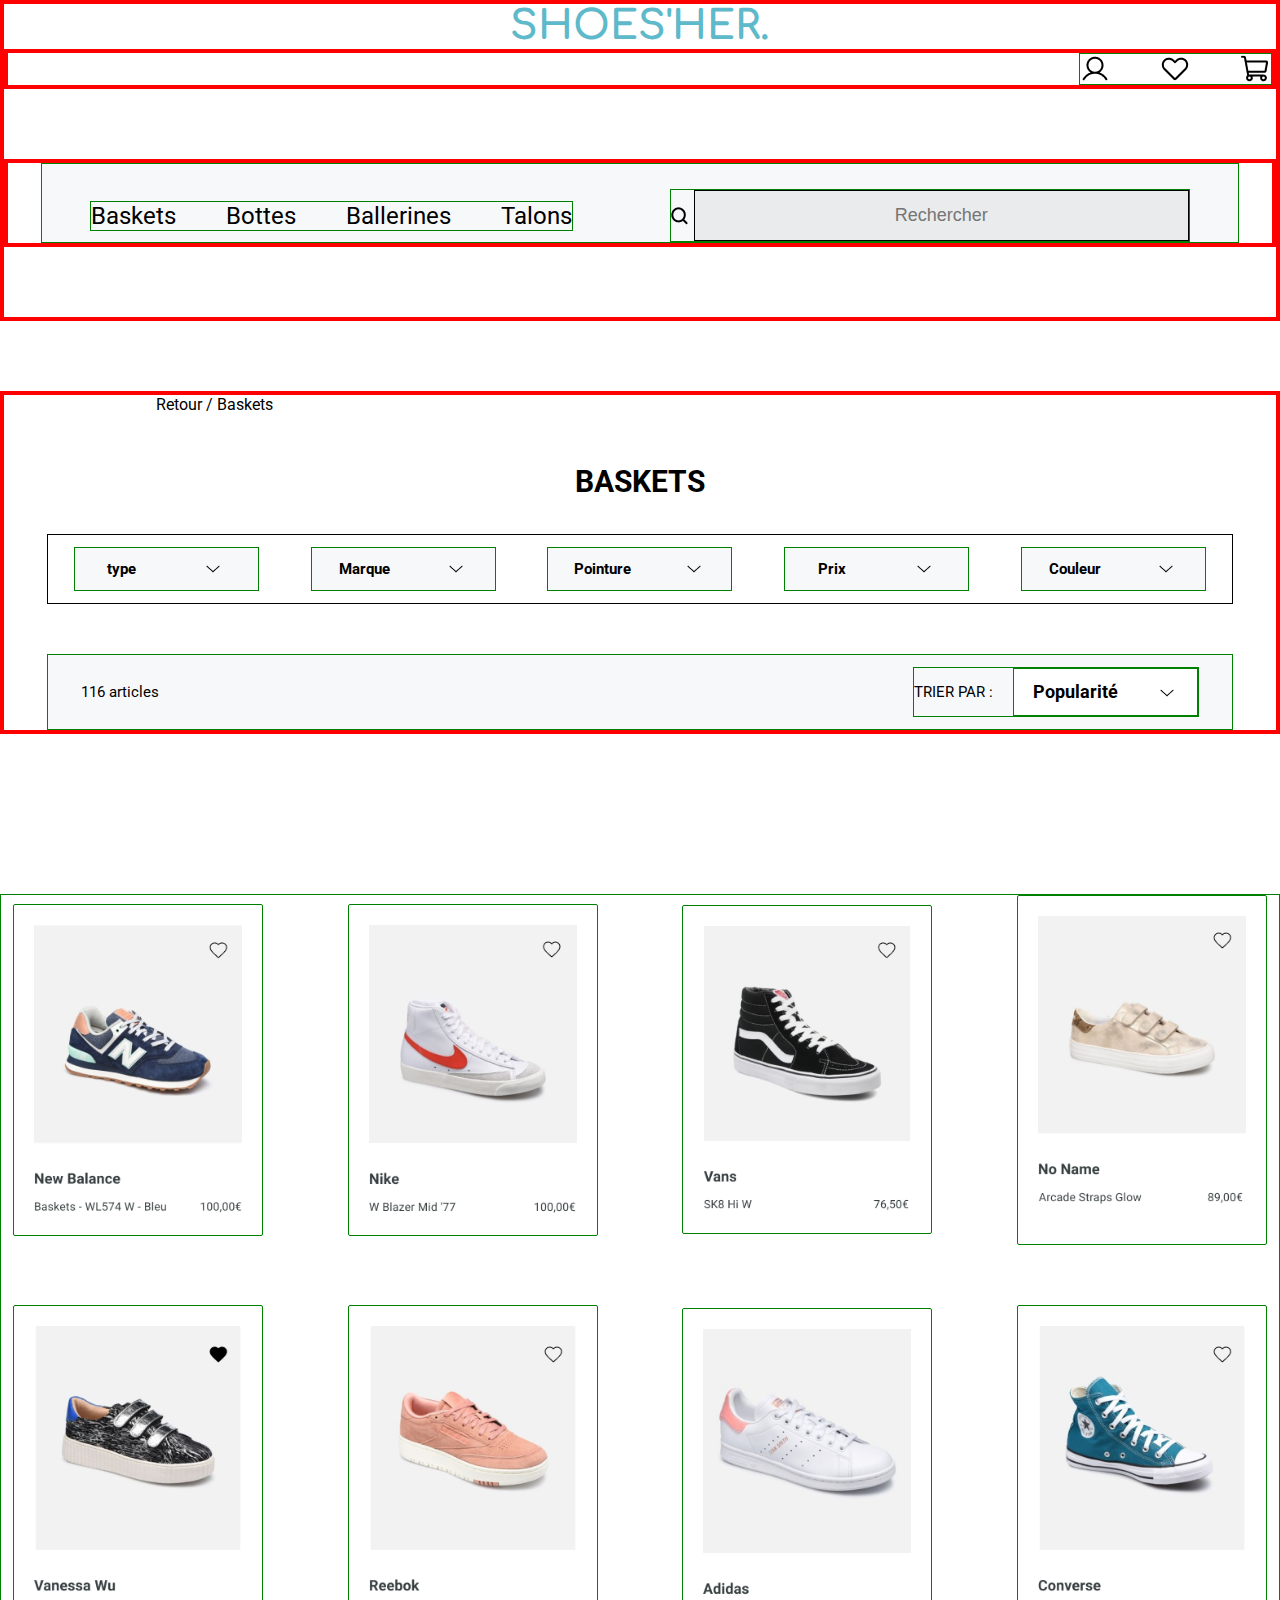
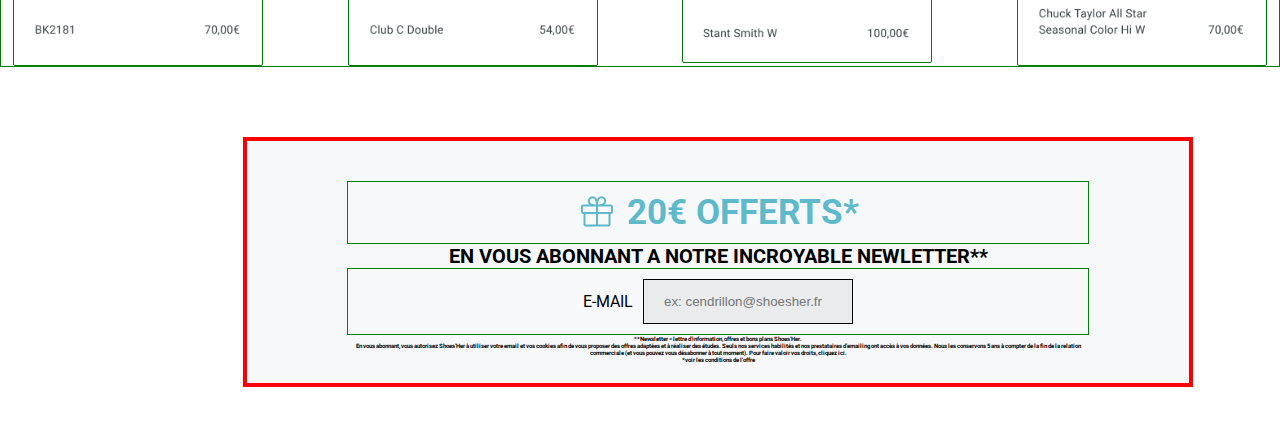
==== choix.html @ 3e48cfe0 "derniereversionhtml" ====
<!DOCTYPE html>
<html lang="fr">
<head>
    <meta charset="UTF-8">
    <meta http-equiv="X-UA-Compatible" content="IE=edge">
    <meta name="viewport" content="width=device-width, initial-scale=1.0">
    <link rel="stylesheet" href="style2.css">
    <link rel="preconnect" href="https://fonts.gstatic.com">
    <link href="https://fonts.googleapis.com/css2?family=Roboto:wght@100;300;400;500;700;900&display=swap"
        rel="stylesheet">
    <link rel="preconnect" href="https://fonts.gstatic.com"><link
        href="https://fonts.googleapis.com/css2?family=Comfortaa:wght@300;400;500;600;700&family=Roboto:wght@100;300;400;500;700;900&display=swap"
        rel="stylesheet">
    <title>SHOES'HER</title>

</head>
<body>
    
 <!-- MENU -->

 <section class="back">
</div>
<h1 class="titre">SHOES'HER.</h1>
<section class="compte flex">
    <nav class="flex">
        <a href="#Compte"><img src="User.png" alt="icon-compte" class="flex"></a>
        <a href="#favoris"> <img src="Coeur.png" alt="icon-favoris" class="flex"></a>
        <a href="#Panier"> <img src="ShoppingCart.png" alt="icon-panier" class="flex"></a>
    </nav>
</section>

<section class="menusecondaire">
    <header class=" recherche2 flex">
        <nav class="flex deuxiemenav">
            <a href="choix.html">Baskets</a>
            <a href="#Bottes">Bottes</a>
            <a href="#Ballerines">Ballerines</a>
            <a href="#talons">Talons</a>
        </nav>
        <form id="none" class="compte flex">
            <img src="MagnifyingGlass.png" alt="loupe">
            <label for="recherche"></label>
            <input type="text" id="recherche" placeholder="Rechercher">
        </form>

        <div class="burger">
            <span></span>
            <span></span>
            <span></span>
        </div>
    </header>
</section>
</section>


 <section class="selection">
    <p class="Retour">Retour / Baskets</p>
    <h2>BASKETS</h2>




    <div class="filtres flex">
        <div class="choixFiltre flex">
            <h3>type</h3>
            <img src="chevron-down.png" alt="chevron">
        </div>
        <div class="choixFiltre flex">
            <h3>Marque</h3>
            <img src="chevron-down.png" alt="chevron">
        </div>
        <div class="choixFiltre flex">
            <h3>Pointure</h3>
            <img src="chevron-down.png" alt="chevron">
        </div>
        <div class="choixFiltre flex">
            <h3>Prix</h3>
            <img src="chevron-down.png" alt="chevron">
        </div>
        <div class="choixFiltre flex">
            <h3>Couleur</h3>
            <img src="chevron-down.png" alt="chevron">
        </div>
</div>

<div class="articles flex">
    <p>116 articles</p>

<div class="tri flex ">
    <p>TRIER PAR :</p>
    <div class="choixTri flex">
        <h3>Popularité</h3>
        <img src="chevron-down.png" alt="chevron">
    </div>
</div>
</section>
    
</div>

<!-- sectio BASKETS -->

<div class="lesBaskets flex">
    <div class="box a">
        <img src="baskets/basket1.png" alt="newbalance">
    </div>
    <div class="box b">
        <img src="baskets/basket2.png" alt="nike">
    </div>
    <div class="box c">
        <img src="baskets/basket3.png" alt="Vans">
    </div>
    <div class="box d">
        <img src="baskets/basket4.png" alt="NoName">
    </div>
    <div class="box e">
        <a href="file:///Users/anne-laureferrari/Desktop/Projet-3/index.html" title="lien vers la page basket VanessaWu">
        <img src="baskets/basket5.png" alt="VanessaWu"></a>        
    </div>
    <div class="box f">
        <img src="baskets/basket6.png" alt="Reebok">
    </div>
    <div class="box g">
        <img src="baskets/basket7.png" alt="Adidas">
    </div>
    <div class="box h">
        <img src="baskets/basket8.png" alt="Converse">
    </div>
  </div>

<!-- Section Newsletter -->

  <section class="Newsletter">
      <div class="offre flex">
          <img src="Gift.png" alt="icôneCadeau">
          <h3>20€ OFFERTS*</h3>
      </div>
      <h4>EN VOUS ABONNANT A NOTRE INCROYABLE NEWLETTER**</h4>
      <div class="email flex">
        <label for="email">E-MAIL</label>
        <input type="email" name="email" id="email" placeholder="ex: cendrillon@shoesher.fr">
      </div>
    
          <p>**Newsletter = lettre d’information, offres et bons plans Shoes’Her. <br>
            En vous abonnant, vous autorisez Shoes’Her à utiliser votre email et vos cookies afin de vous proposer des offres adaptées et à réaliser des études. Seuls nos services habilités et nos prestataires d’emailing ont accès à vos données. Nous les conservons 5 ans à compter de la fin de la relation commerciale (et vous pouvez vous désabonner à tout moment). Pour faire valoir vos droits, cliquez ici. <br>
            *voir les conditions de l'offre</p>
  </section>



<script src="app.js"></script>
</body>
</html>
---- style2.css ----
* {
    margin: 0;
    padding: 0;
    box-sizing: border-box;
}

body {
    scroll-behavior: smooth;
    font-family: 'Roboto', sans-serif;

}

h1 {
    font-family: 'Comfortaa', cursive;
    text-align: center;
    color: #5EB9CA;
    font-size: 40px;
    font-style: normal;
    font-weight: 700;
    line-height: 45px;
    letter-spacing: 0px;

}
section, footer {
    border: 4px solid red;
}

div, nav, header, article, form {
    border : 1px solid green;
}

.flex {
    display: flex;
    justify-content: space-around;
    align-items: center;
}
.column {
    flex-direction: column;
}

.compte{
    display: flex;
    justify-content: flex-end;
  
}

img {
    display: block;
    max-width: 100%;
}
section {
    margin-bottom: 70px;
}

/* header */
header {
    width: min(1198px, 95%);
    margin: auto;
    padding-top: 25px;
    background: #F7F8FA;
}
nav {
    gap: 50px;
}
nav a{
    text-decoration: none;
    color:black;
    font-size: 24px;
}
.burger {
    display: none;
   
}

/* Barre recherche */

#recherche {
    width: 495px;
    height: 51px;
    font-style: normal;
    font-weight: normal;
    font-size: 18px;
    text-align: center;
}

.recherche{

    justify-content: flex-end;
}


input{
    background:rgba(128, 128, 128, 0.1);
    
}



/* sectio SELECTION */

.selection {
    margin: 50px 0px 160px;
    flex-wrap:wrap;

}

.Retour {
    margin-left: 152px;
}

h2 {
    text-align: center;
    font-size: 30px;
    margin-top: 50px;
    
}

.filtres {
    border: 0.5px black solid;
    width: 1186px;
    height: 70px;
    margin: auto;
    margin-top: 35px;
}

.choixFiltre {
    width: 185px;
    height: 44.21px;
    background: #F7F8FA;
    
}

.choixFiltre h3 {
    font-size: 15px;
}

.articles {
    width: 1186px;
    height: 76px;
    margin: auto;
    margin-top: 50px;
    padding: 10px 33px;
    width: 1186px;
    background: #F7F8FA;
    justify-content: space-between;
    font-size: 15px;
 
   
}
.tri {
    gap: 20px;
}

.choixTri {
    background: white;
    width: 185px;
    height: 48px;
}


/* Section BASKETS */

.lesBaskets {
    display: grid;
    grid-template-columns: 250px 250px 250px 250px;
    grid-gap: 60px;
    flex-wrap:wrap;
  }
  
  .box {

    border-radius: 2px;
    padding: 20px;
    
  }

  /* section Newsletter */

  .Newsletter {
      background: #F7F8FA;
      width: 950px;
      margin: 70px 243px 60px;
      padding: 40px 100px 20px;
  }

  .offre {
      justify-content: center;
      gap: 10px;
      padding: 10px 10px;
  }

  .offre img {
      max-width: 100%;
  }

  .offre h3 {
    font-size:35px;
    color: #5EB9CA;

  }

 h4 {
    text-align: center;
    font-size: 20px;
  }

.Newsletter p {
      text-align: center;
      font-size: 6px;
      font-weight: bold;
  }

  input {
    width: 210px;
    height: 45px;
    border: solid 0.5px black;
    padding:  20px;
  }

.email{
    justify-content: center;
    gap : 10px;
    padding: 10px 10px;
  }

  
.letter{
    float:left;
    overflow:hidden;
    visibility:hidden;
  }
  .letter h1{
    font-size:20vw;
    font-family:sans-serif;
    color:#5EB9CA;
    margin:0;
  }



/* media queries */

@media (max-width:700px) {
    #none {
        background: none;
    }
    .chaussure {
        width: min(1198px, 100%);
        margin: 0 auto 25px;
        height: auto;
        flex-direction: column;
        /* margin-top: 25px; */
       
    }
    .chaussure div {
        width: 100%;
        height: 236.15px;
        border: none;
        box-shadow: none;
        padding-top: 10px;
       
    }

}

@media (max-width:670px) {
    .burger {
        display: block;
        cursor: pointer;
    }
    header {
        position: fixed;
        top: 0;
        left: 0;
        right: 0;
        margin-left: 0px;
        padding-left: 25px;
        padding-bottom: 25px;
        padding-right: 25px;
        width: min(1198px, 100%);
        background-color: transparent;
    }
    .burger{
        background: #5EB9CA;
        padding: 10px;
        z-index: 1;
    }
    nav {
        position: fixed;
        top: 0;
        left: 0;
        height: 100%;
        width: 100%;
        background: #5EB9CA;
        display: flex;
        flex-direction: column;
        justify-content: center !important;
        transform: translateX(100%);
        transition: .5s;
        gap: 70px;
    }
    .menu-open {
        transform: translateX(0);
    }
    .burger span {
        height: 5px;
        width: 40px;
        background: white;
        border-radius: 54px;
        margin: 6px 0;
        display: block;
    }

    #none {
        display: none;
    }
    .Newsletter {
        width: 100%;
        margin:0px;
        padding:0px;
    }
    .recherche2 {
        justify-content: flex-end;
    }
    .menusecondaire {
        padding: 0px;
    }
    section.compte {
        display: none;
    }
    nav a {
        color: white;
    }

    .selection {
       
        display: none;
    
    }

    .lesBaskets {
        display: grid;
        grid-template-columns: 250px;
        grid-gap: 60px;
        flex-wrap: wrap;
    }

}
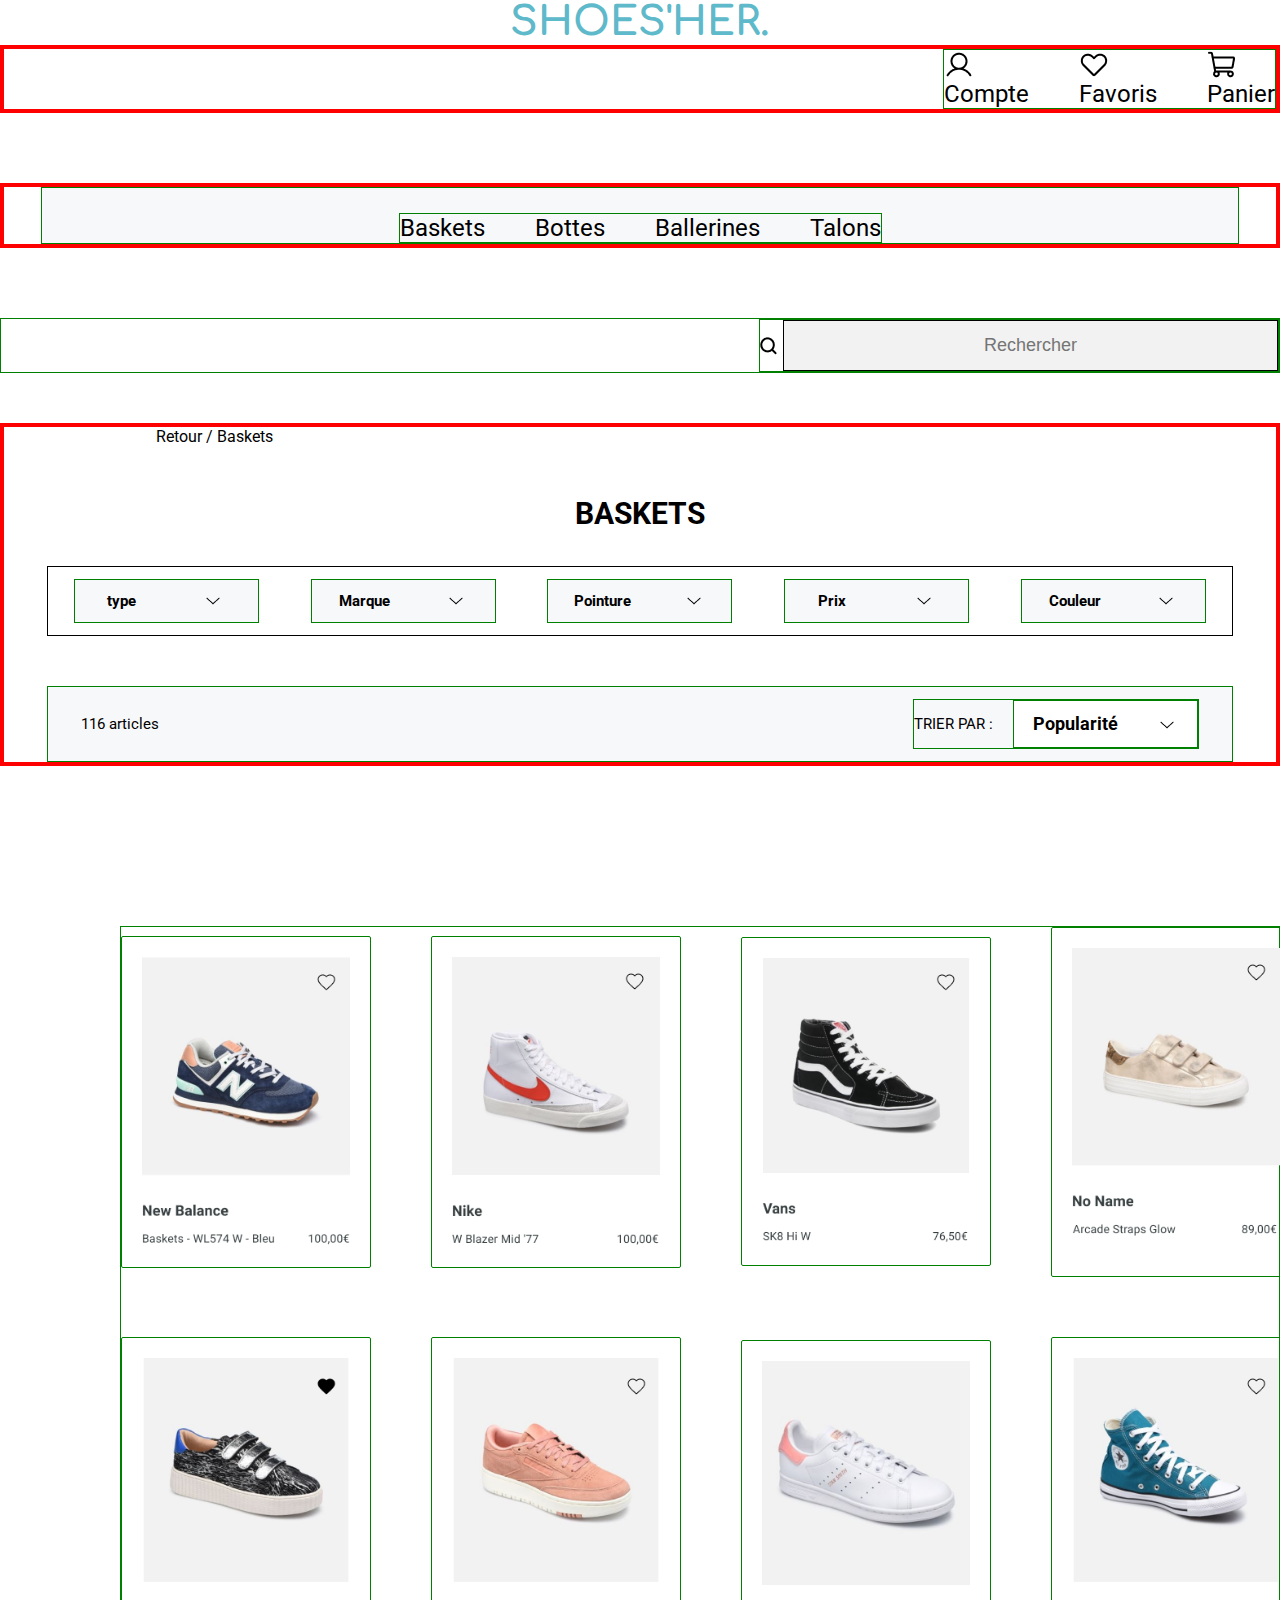
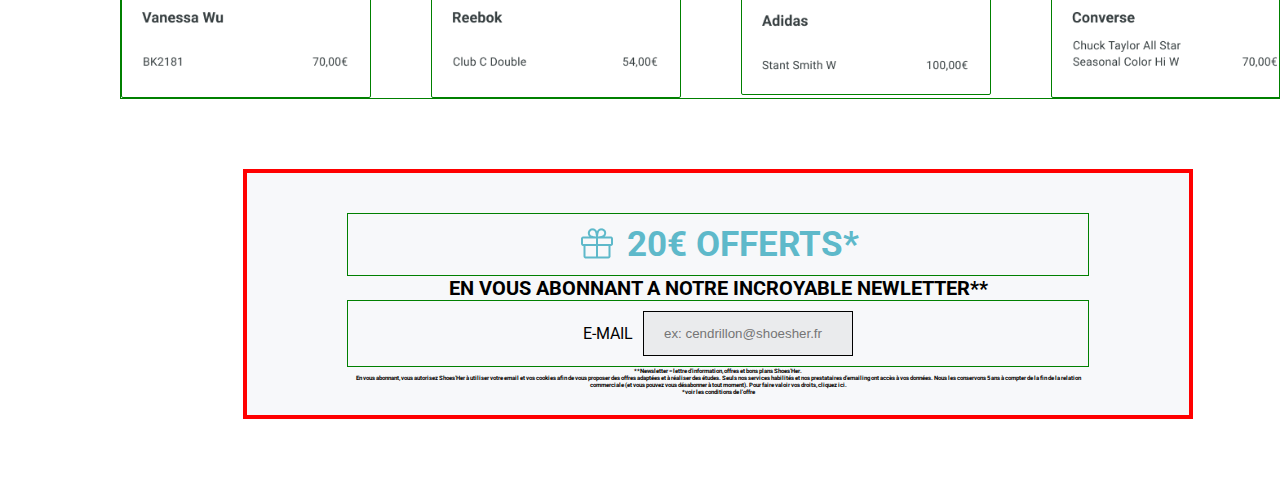
==== commit dde1ca77: "derniereversion" ====
--- a/choix.html
+++ b/choix.html
@@ -18,47 +18,45 @@
     
  <!-- MENU -->
 
- <section class="back">
-</div>
-<h1 class="titre">SHOES'HER.</h1>
-<section class="compte flex">
-    <nav class="flex">
-        <a href="#Compte"><img src="User.png" alt="icon-compte" class="flex"></a>
-        <a href="#favoris"> <img src="Coeur.png" alt="icon-favoris" class="flex"></a>
-        <a href="#Panier"> <img src="ShoppingCart.png" alt="icon-panier" class="flex"></a>
-    </nav>
-</section>
 
-<section class="menusecondaire">
-    <header class=" recherche2 flex">
-        <nav class="flex deuxiemenav">
-            <a href="choix.html">Baskets</a>
-            <a href="#Bottes">Bottes</a>
-            <a href="#Ballerines">Ballerines</a>
-            <a href="#talons">Talons</a>
-        </nav>
-        <form id="none" class="compte flex">
-            <img src="MagnifyingGlass.png" alt="loupe">
-            <label for="recherche"></label>
-            <input type="text" id="recherche" placeholder="Rechercher">
-        </form>
+ <h1 class="titre">SHOES'HER.</h1>
+ <section class="compte flex">
+     <nav class="flex">
+         <a href="#Compte"><img src="User.png" alt="icon-compte" class="utile flex"> Compte</a>
+         <a href="#favoris"> <img src="Coeur.png" alt="icon-favoris" class="utile flex"> Favoris</a>
+         <a href="#Panier"> <img src="ShoppingCart.png" alt="icon-panier" class="utile flex"> Panier</a>
+     </nav>
+ </section>
 
-        <div class="burger">
-            <span></span>
-            <span></span>
-            <span></span>
-        </div>
-    </header>
-</section>
-</section>
+ <section id="SHOES'HER">
+     <header class=" gauche flex">
+         <nav class="flex">
+             <a href="#Baskets">Baskets</a>
+             <a href="#Bottes">Bottes</a>
+             <a href="#Ballerines">Ballerines</a>
+             <a href="#talons">Talons</a>
+         </nav>
+         <div class="burger">
+             <span></span>
+             <span></span>
+             <span></span>
+         </div>
+     </header>
+ </section>
 
+ <!-- Barre de recherche -->
+
+ <div class="recherche flex ">
+     <form class="flex">
+         <img src="MagnifyingGlass.png" alt="loupe">
+         <label for="recherche"></label>
+         <input type="text" id="recherche" placeholder="Rechercher">
+     </form>
+ </div>
 
  <section class="selection">
     <p class="Retour">Retour / Baskets</p>
     <h2>BASKETS</h2>
-
-
-
 
     <div class="filtres flex">
         <div class="choixFiltre flex">
@@ -98,6 +96,8 @@
 </div>
 
 <!-- sectio BASKETS -->
+
+<!-- section BASKETS -->
 
 <div class="lesBaskets flex">
     <div class="box a">
--- a/style2.css
+++ b/style2.css
@@ -88,11 +88,6 @@
     justify-content: flex-end;
 }
 
-
-input{
-    background:rgba(128, 128, 128, 0.1);
-    
-}
 
 
 
@@ -164,7 +159,9 @@
     display: grid;
     grid-template-columns: 250px 250px 250px 250px;
     grid-gap: 60px;
+    margin-left: 120px;
     flex-wrap:wrap;
+    
   }
   
   .box {
@@ -215,7 +212,10 @@
     height: 45px;
     border: solid 0.5px black;
     padding:  20px;
-  }
+    background:rgba(128, 128, 128, 0.1);
+        
+    }
+
 
 .email{
     justify-content: center;
@@ -235,114 +235,3 @@
     color:#5EB9CA;
     margin:0;
   }
-
-
-
-/* media queries */
-
-@media (max-width:700px) {
-    #none {
-        background: none;
-    }
-    .chaussure {
-        width: min(1198px, 100%);
-        margin: 0 auto 25px;
-        height: auto;
-        flex-direction: column;
-        /* margin-top: 25px; */
-       
-    }
-    .chaussure div {
-        width: 100%;
-        height: 236.15px;
-        border: none;
-        box-shadow: none;
-        padding-top: 10px;
-       
-    }
-
-}
-
-@media (max-width:670px) {
-    .burger {
-        display: block;
-        cursor: pointer;
-    }
-    header {
-        position: fixed;
-        top: 0;
-        left: 0;
-        right: 0;
-        margin-left: 0px;
-        padding-left: 25px;
-        padding-bottom: 25px;
-        padding-right: 25px;
-        width: min(1198px, 100%);
-        background-color: transparent;
-    }
-    .burger{
-        background: #5EB9CA;
-        padding: 10px;
-        z-index: 1;
-    }
-    nav {
-        position: fixed;
-        top: 0;
-        left: 0;
-        height: 100%;
-        width: 100%;
-        background: #5EB9CA;
-        display: flex;
-        flex-direction: column;
-        justify-content: center !important;
-        transform: translateX(100%);
-        transition: .5s;
-        gap: 70px;
-    }
-    .menu-open {
-        transform: translateX(0);
-    }
-    .burger span {
-        height: 5px;
-        width: 40px;
-        background: white;
-        border-radius: 54px;
-        margin: 6px 0;
-        display: block;
-    }
-
-    #none {
-        display: none;
-    }
-    .Newsletter {
-        width: 100%;
-        margin:0px;
-        padding:0px;
-    }
-    .recherche2 {
-        justify-content: flex-end;
-    }
-    .menusecondaire {
-        padding: 0px;
-    }
-    section.compte {
-        display: none;
-    }
-    nav a {
-        color: white;
-    }
-
-    .selection {
-       
-        display: none;
-    
-    }
-
-    .lesBaskets {
-        display: grid;
-        grid-template-columns: 250px;
-        grid-gap: 60px;
-        flex-wrap: wrap;
-    }
-
-}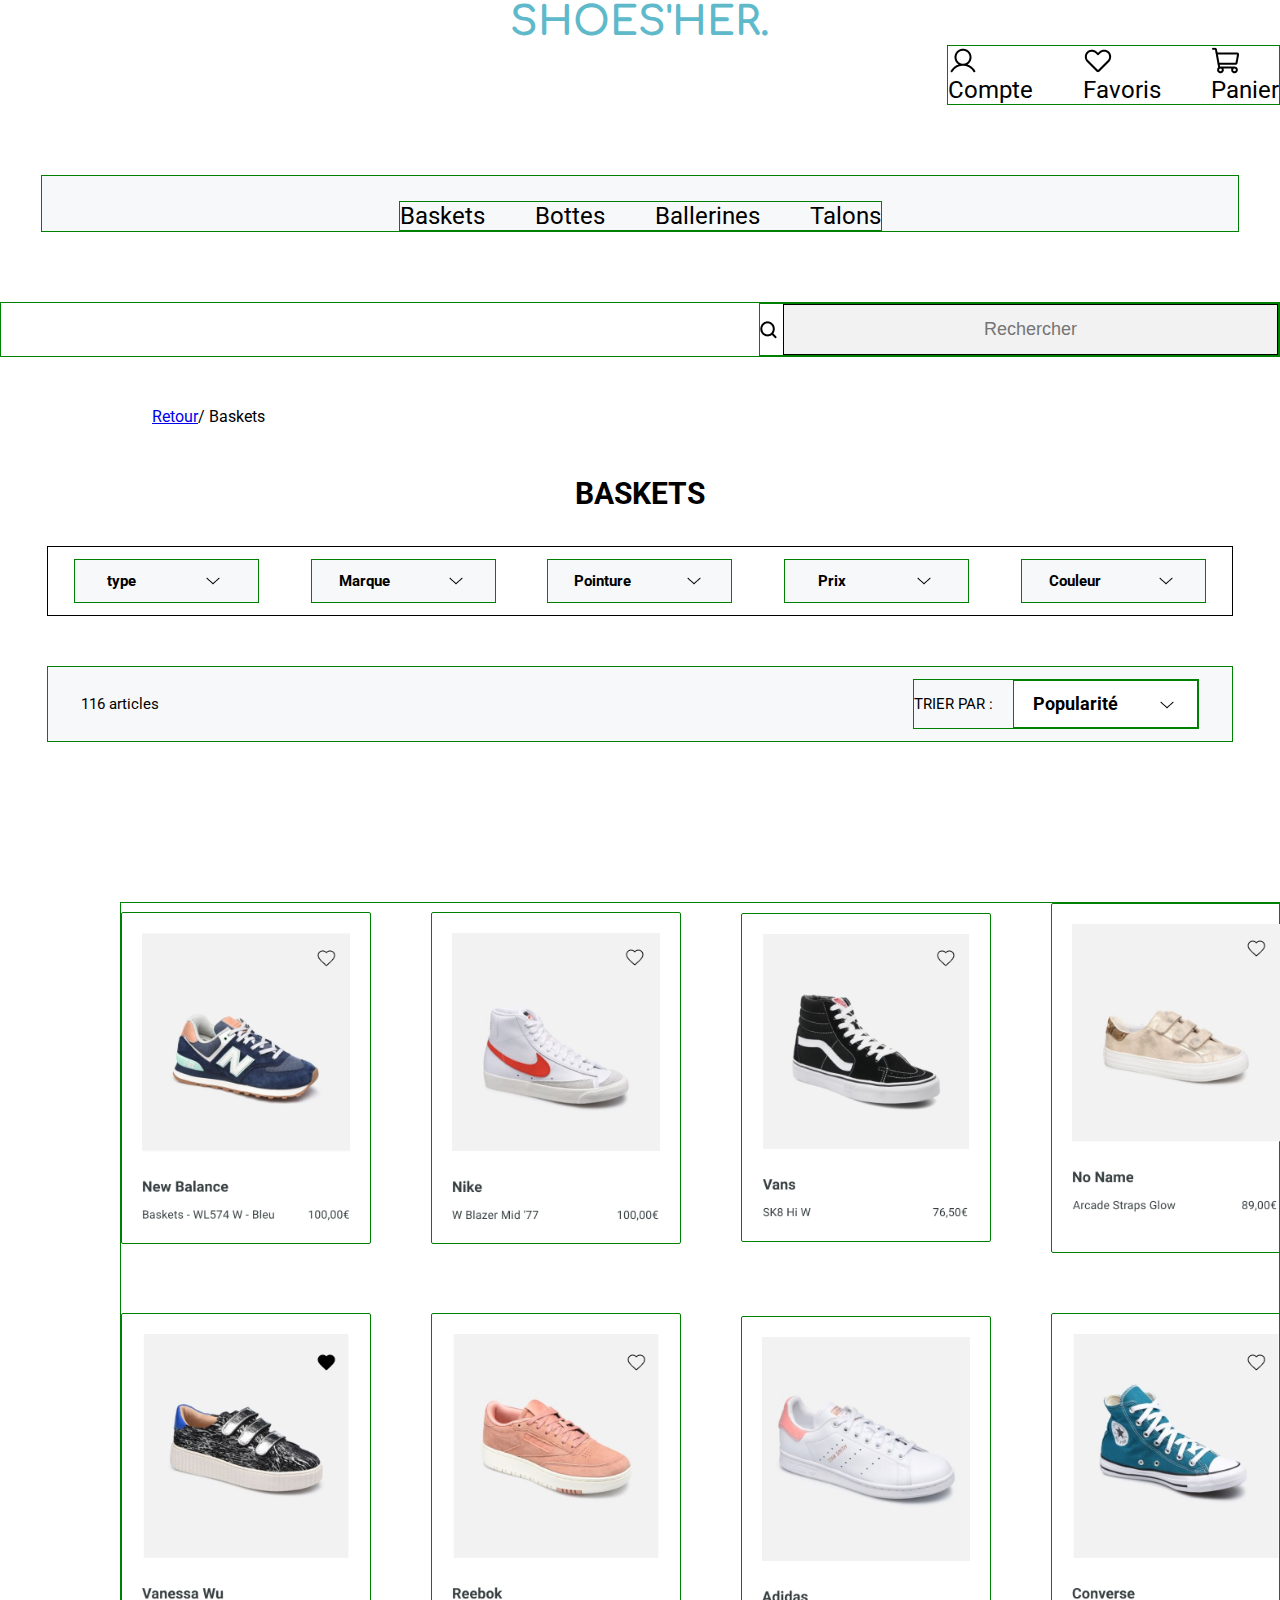
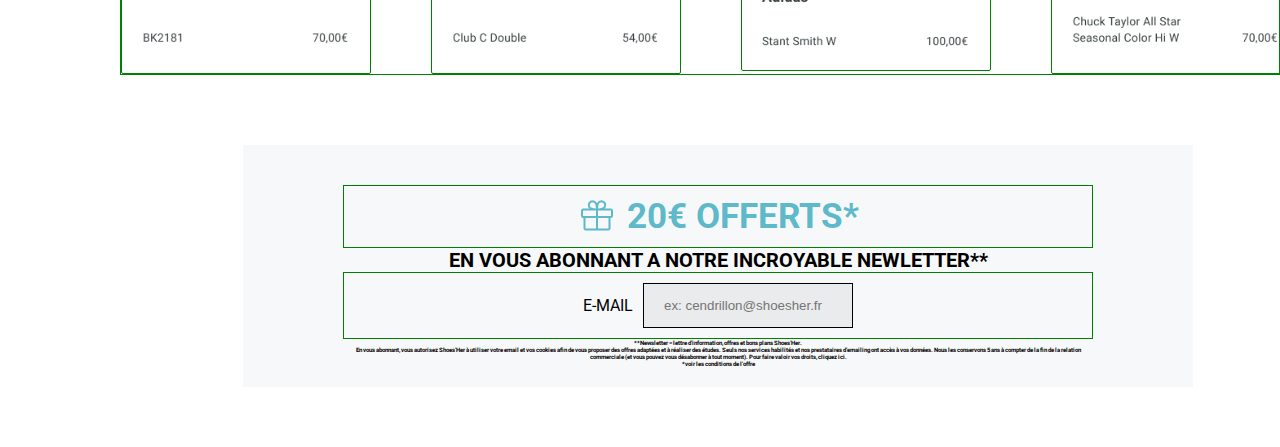
==== commit 845fbc46: "panier" ====
--- a/choix.html
+++ b/choix.html
@@ -55,7 +55,7 @@
  </div>
 
  <section class="selection">
-    <p class="Retour">Retour / Baskets</p>
+    <p class="Retour"><a href="index.html">Retour</a>/ Baskets</p> 
     <h2>BASKETS</h2>
 
     <div class="filtres flex">
@@ -96,8 +96,6 @@
 </div>
 
 <!-- sectio BASKETS -->
-
-<!-- section BASKETS -->
 
 <div class="lesBaskets flex">
     <div class="box a">
--- a/style2.css
+++ b/style2.css
@@ -20,9 +20,6 @@
     line-height: 45px;
     letter-spacing: 0px;
 
-}
-section, footer {
-    border: 4px solid red;
 }
 
 div, nav, header, article, form {
@@ -229,6 +226,7 @@
     overflow:hidden;
     visibility:hidden;
   }
+  
   .letter h1{
     font-size:20vw;
     font-family:sans-serif;
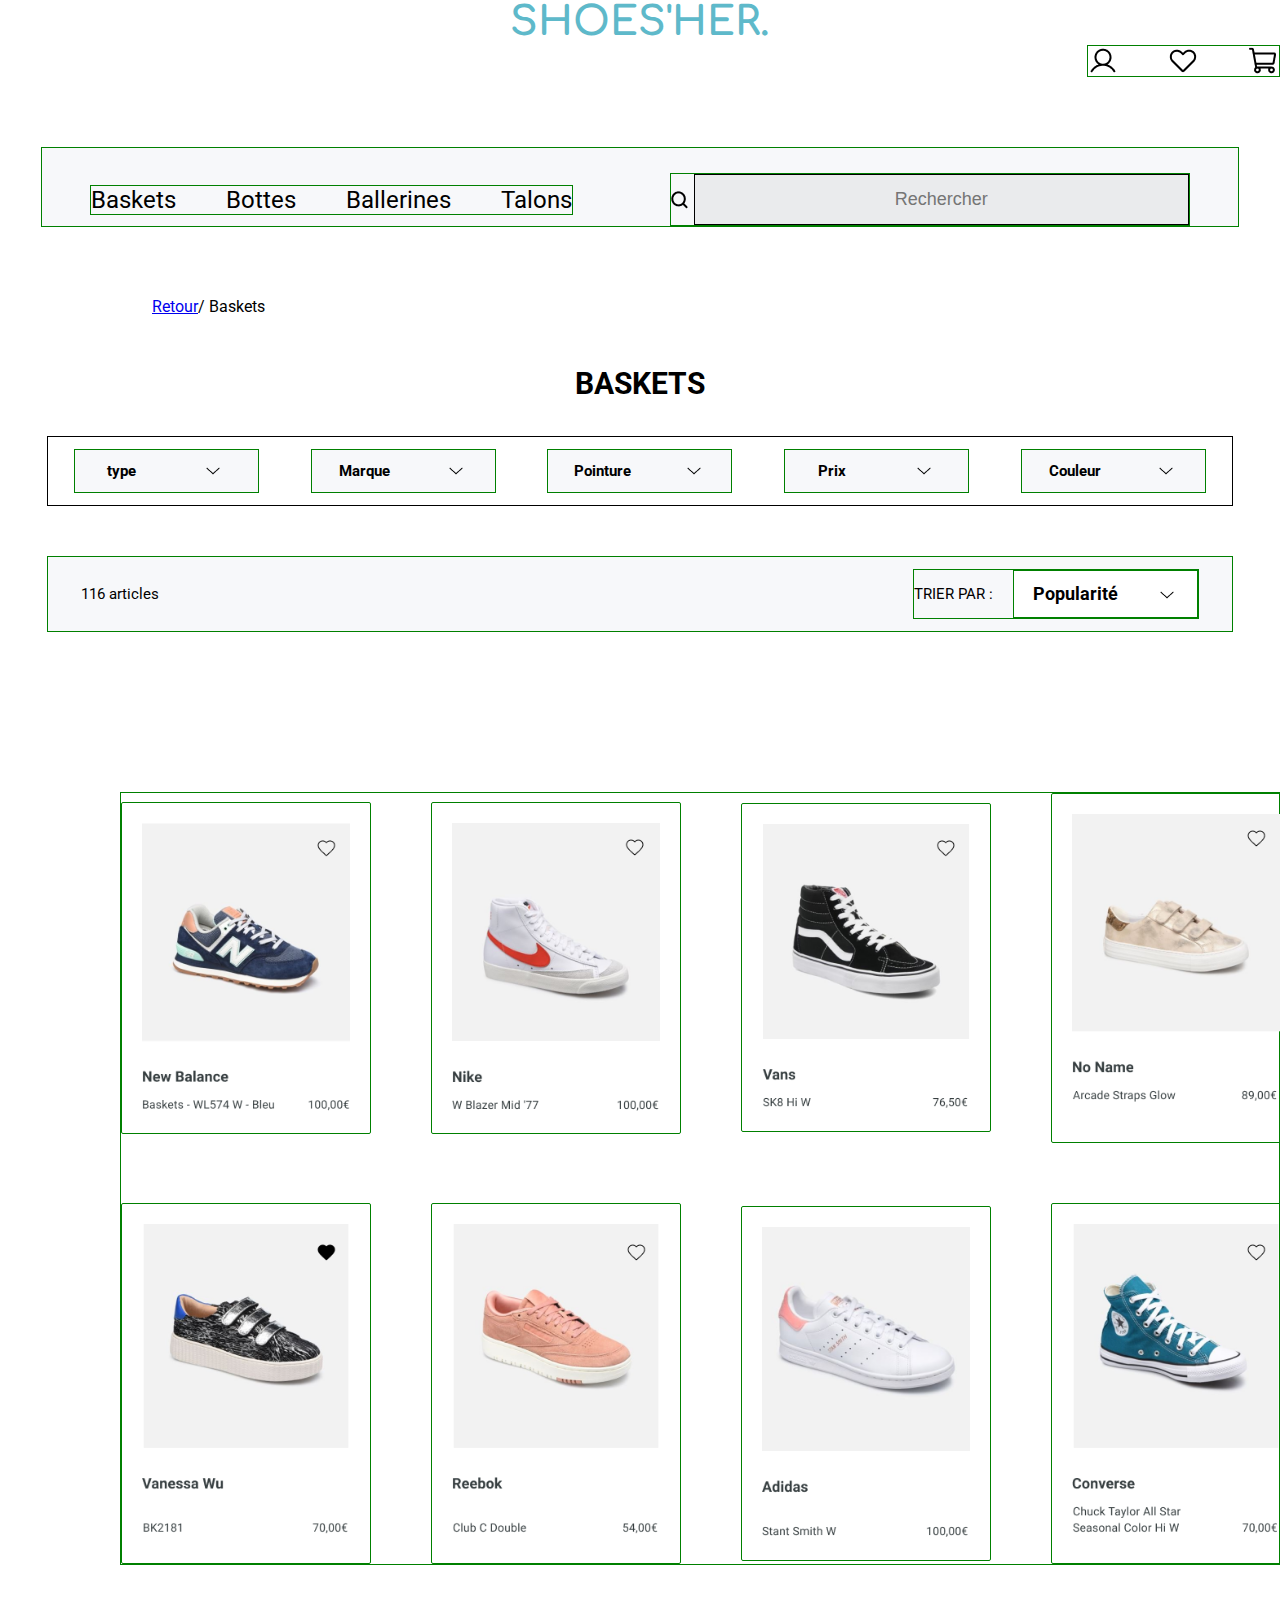
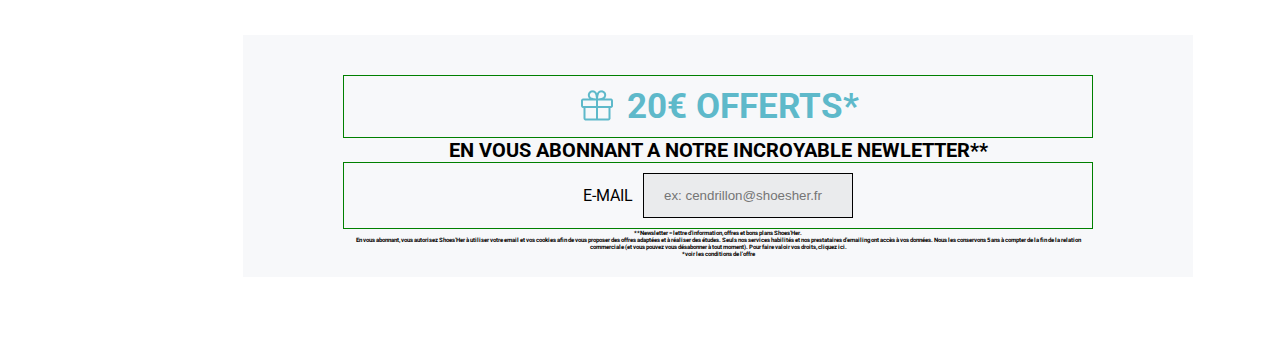
==== commit f022fb05: "modif11heure" ====
--- a/choix.html
+++ b/choix.html
@@ -18,45 +18,47 @@
     
  <!-- MENU -->
 
+ <section class="back">
+</div>
+<h1 class="titre">SHOES'HER.</h1>
+<section class="compte flex">
+    <nav class="flex">
+        <a href="#Compte"><img src="User.png" alt="icon-compte" class="flex"></a>
+        <a href="#favoris"> <img src="Coeur.png" alt="icon-favoris" class="flex"></a>
+        <a href="#Panier"> <img src="ShoppingCart.png" alt="icon-panier" class="flex"></a>
+    </nav>
+</section>
 
- <h1 class="titre">SHOES'HER.</h1>
- <section class="compte flex">
-     <nav class="flex">
-         <a href="#Compte"><img src="User.png" alt="icon-compte" class="utile flex"> Compte</a>
-         <a href="#favoris"> <img src="Coeur.png" alt="icon-favoris" class="utile flex"> Favoris</a>
-         <a href="#Panier"> <img src="ShoppingCart.png" alt="icon-panier" class="utile flex"> Panier</a>
-     </nav>
- </section>
+<section class="menusecondaire">
+    <header class=" recherche2 flex">
+        <nav class="flex deuxiemenav">
+            <a href="choix.html">Baskets</a>
+            <a href="#Bottes">Bottes</a>
+            <a href="#Ballerines">Ballerines</a>
+            <a href="#talons">Talons</a>
+        </nav>
+        <form id="none" class="compte flex">
+            <img src="MagnifyingGlass.png" alt="loupe">
+            <label for="recherche"></label>
+            <input type="text" id="recherche" placeholder="Rechercher">
+        </form>
 
- <section id="SHOES'HER">
-     <header class=" gauche flex">
-         <nav class="flex">
-             <a href="#Baskets">Baskets</a>
-             <a href="#Bottes">Bottes</a>
-             <a href="#Ballerines">Ballerines</a>
-             <a href="#talons">Talons</a>
-         </nav>
-         <div class="burger">
-             <span></span>
-             <span></span>
-             <span></span>
-         </div>
-     </header>
- </section>
+        <div class="burger">
+            <span></span>
+            <span></span>
+            <span></span>
+        </div>
+    </header>
+</section>
+</section>
 
- <!-- Barre de recherche -->
-
- <div class="recherche flex ">
-     <form class="flex">
-         <img src="MagnifyingGlass.png" alt="loupe">
-         <label for="recherche"></label>
-         <input type="text" id="recherche" placeholder="Rechercher">
-     </form>
- </div>
 
  <section class="selection">
-    <p class="Retour"><a href="index.html">Retour</a>/ Baskets</p> 
+    <p class="Retour"><a href="index.html">Retour</a>/ Baskets</p>
     <h2>BASKETS</h2>
+
+
+
 
     <div class="filtres flex">
         <div class="choixFiltre flex">
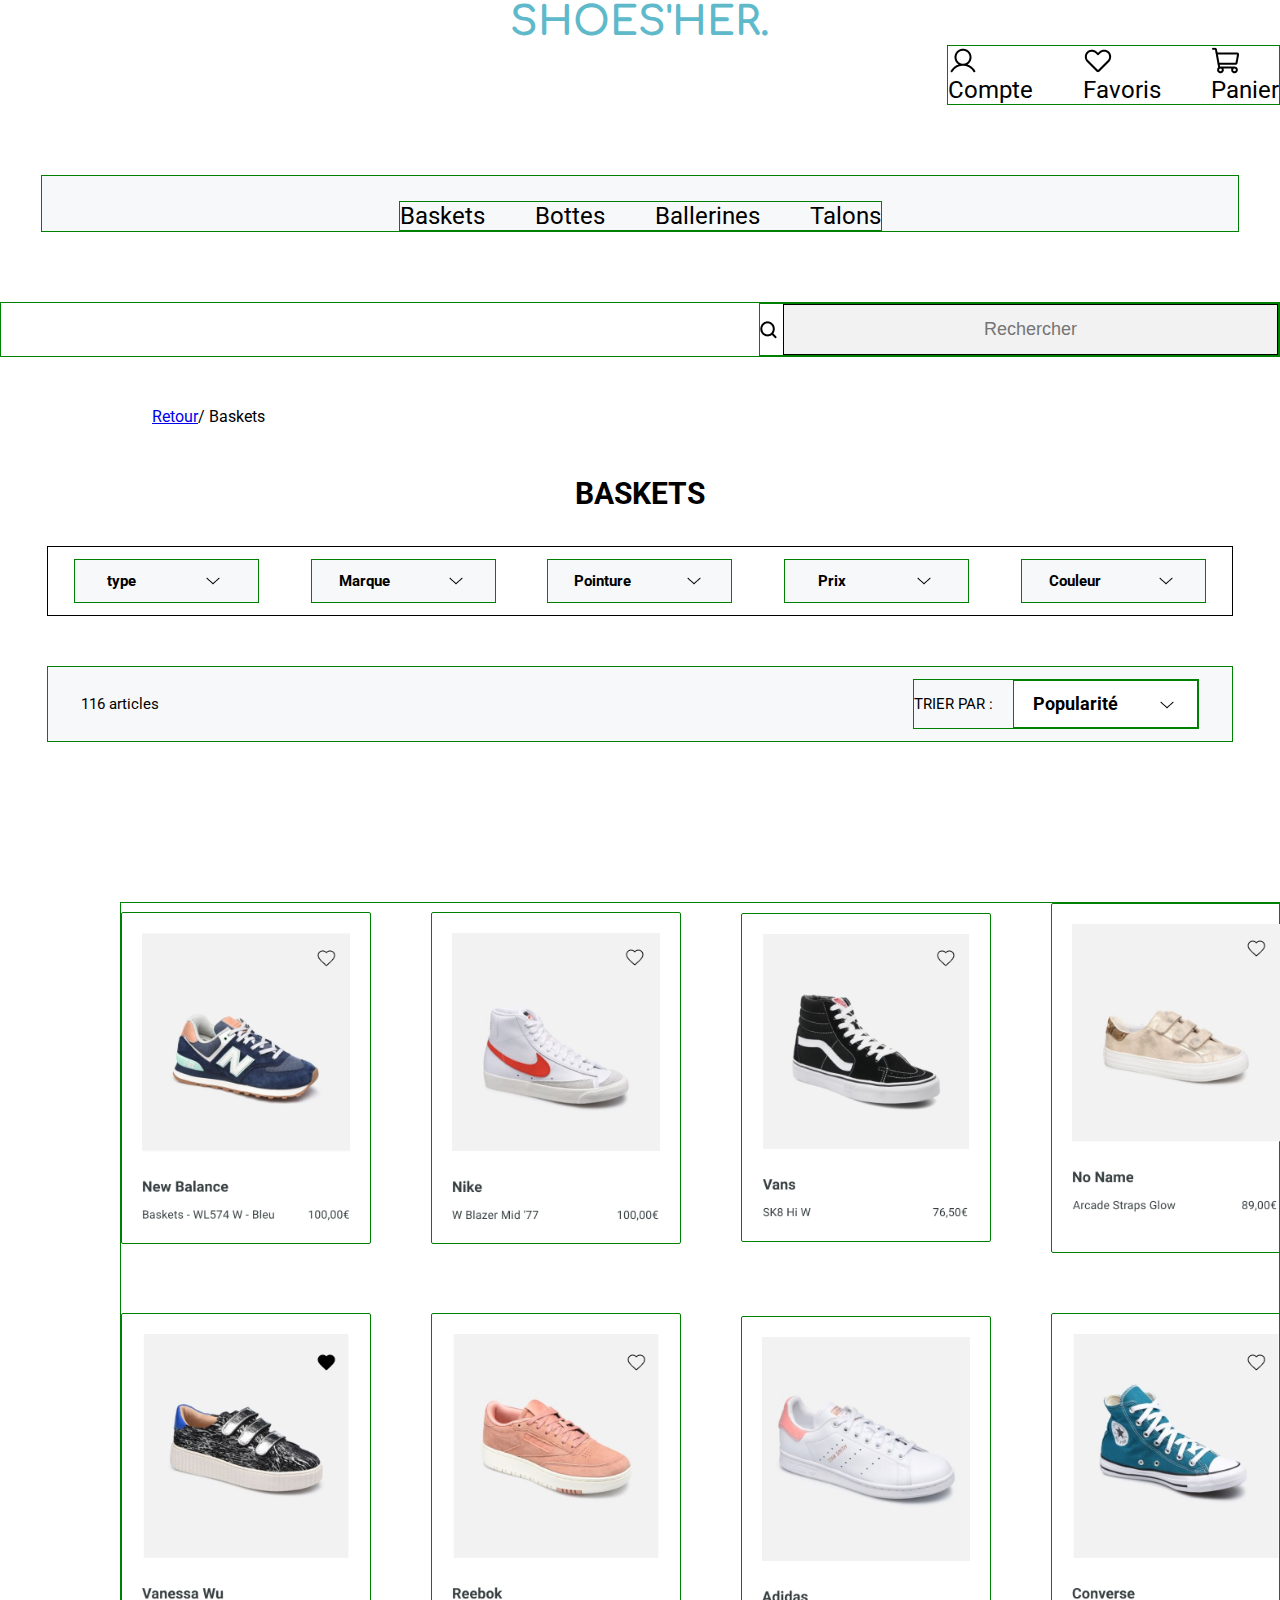
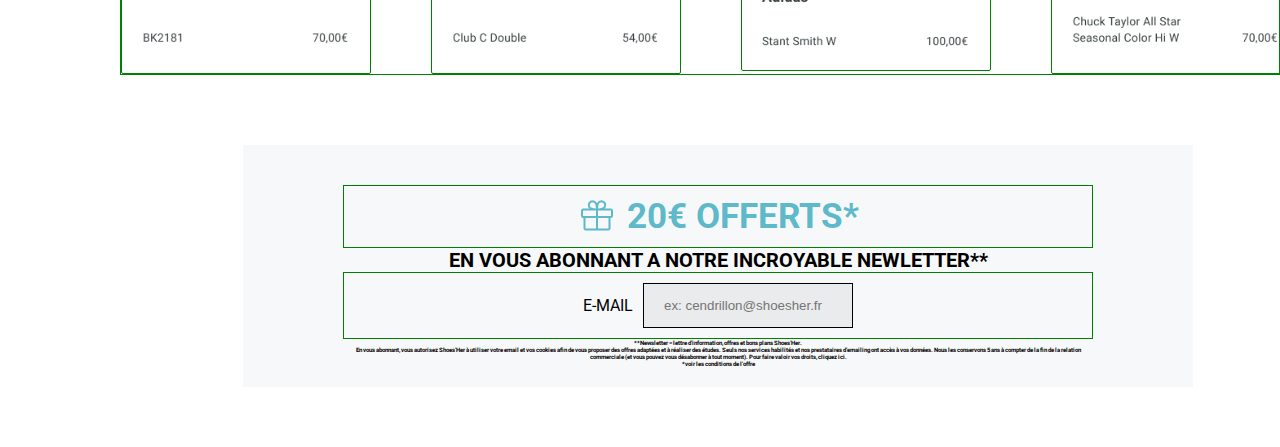
==== commit c58e020b: "modif1112" ====
--- a/choix.html
+++ b/choix.html
@@ -18,47 +18,45 @@
     
  <!-- MENU -->
 
- <section class="back">
-</div>
-<h1 class="titre">SHOES'HER.</h1>
-<section class="compte flex">
-    <nav class="flex">
-        <a href="#Compte"><img src="User.png" alt="icon-compte" class="flex"></a>
-        <a href="#favoris"> <img src="Coeur.png" alt="icon-favoris" class="flex"></a>
-        <a href="#Panier"> <img src="ShoppingCart.png" alt="icon-panier" class="flex"></a>
-    </nav>
-</section>
 
-<section class="menusecondaire">
-    <header class=" recherche2 flex">
-        <nav class="flex deuxiemenav">
-            <a href="choix.html">Baskets</a>
-            <a href="#Bottes">Bottes</a>
-            <a href="#Ballerines">Ballerines</a>
-            <a href="#talons">Talons</a>
-        </nav>
-        <form id="none" class="compte flex">
-            <img src="MagnifyingGlass.png" alt="loupe">
-            <label for="recherche"></label>
-            <input type="text" id="recherche" placeholder="Rechercher">
-        </form>
+ <h1 class="titre">SHOES'HER.</h1>
+ <section class="compte flex">
+     <nav class="flex">
+         <a href="#Compte"><img src="User.png" alt="icon-compte" class="utile flex"> Compte</a>
+         <a href="#favoris"> <img src="Coeur.png" alt="icon-favoris" class="utile flex"> Favoris</a>
+         <a href="#Panier"> <img src="ShoppingCart.png" alt="icon-panier" class="utile flex"> Panier</a>
+     </nav>
+ </section>
 
-        <div class="burger">
-            <span></span>
-            <span></span>
-            <span></span>
-        </div>
-    </header>
-</section>
-</section>
+ <section id="SHOES'HER">
+     <header class=" gauche flex">
+         <nav class="flex">
+             <a href="#Baskets">Baskets</a>
+             <a href="#Bottes">Bottes</a>
+             <a href="#Ballerines">Ballerines</a>
+             <a href="#talons">Talons</a>
+         </nav>
+         <div class="burger">
+             <span></span>
+             <span></span>
+             <span></span>
+         </div>
+     </header>
+ </section>
 
+ <!-- Barre de recherche -->
+
+ <div class="recherche flex ">
+     <form class="flex">
+         <img src="MagnifyingGlass.png" alt="loupe">
+         <label for="recherche"></label>
+         <input type="text" id="recherche" placeholder="Rechercher">
+     </form>
+ </div>
 
  <section class="selection">
     <p class="Retour"><a href="index.html">Retour</a>/ Baskets</p>
     <h2>BASKETS</h2>
-
-
-
 
     <div class="filtres flex">
         <div class="choixFiltre flex">
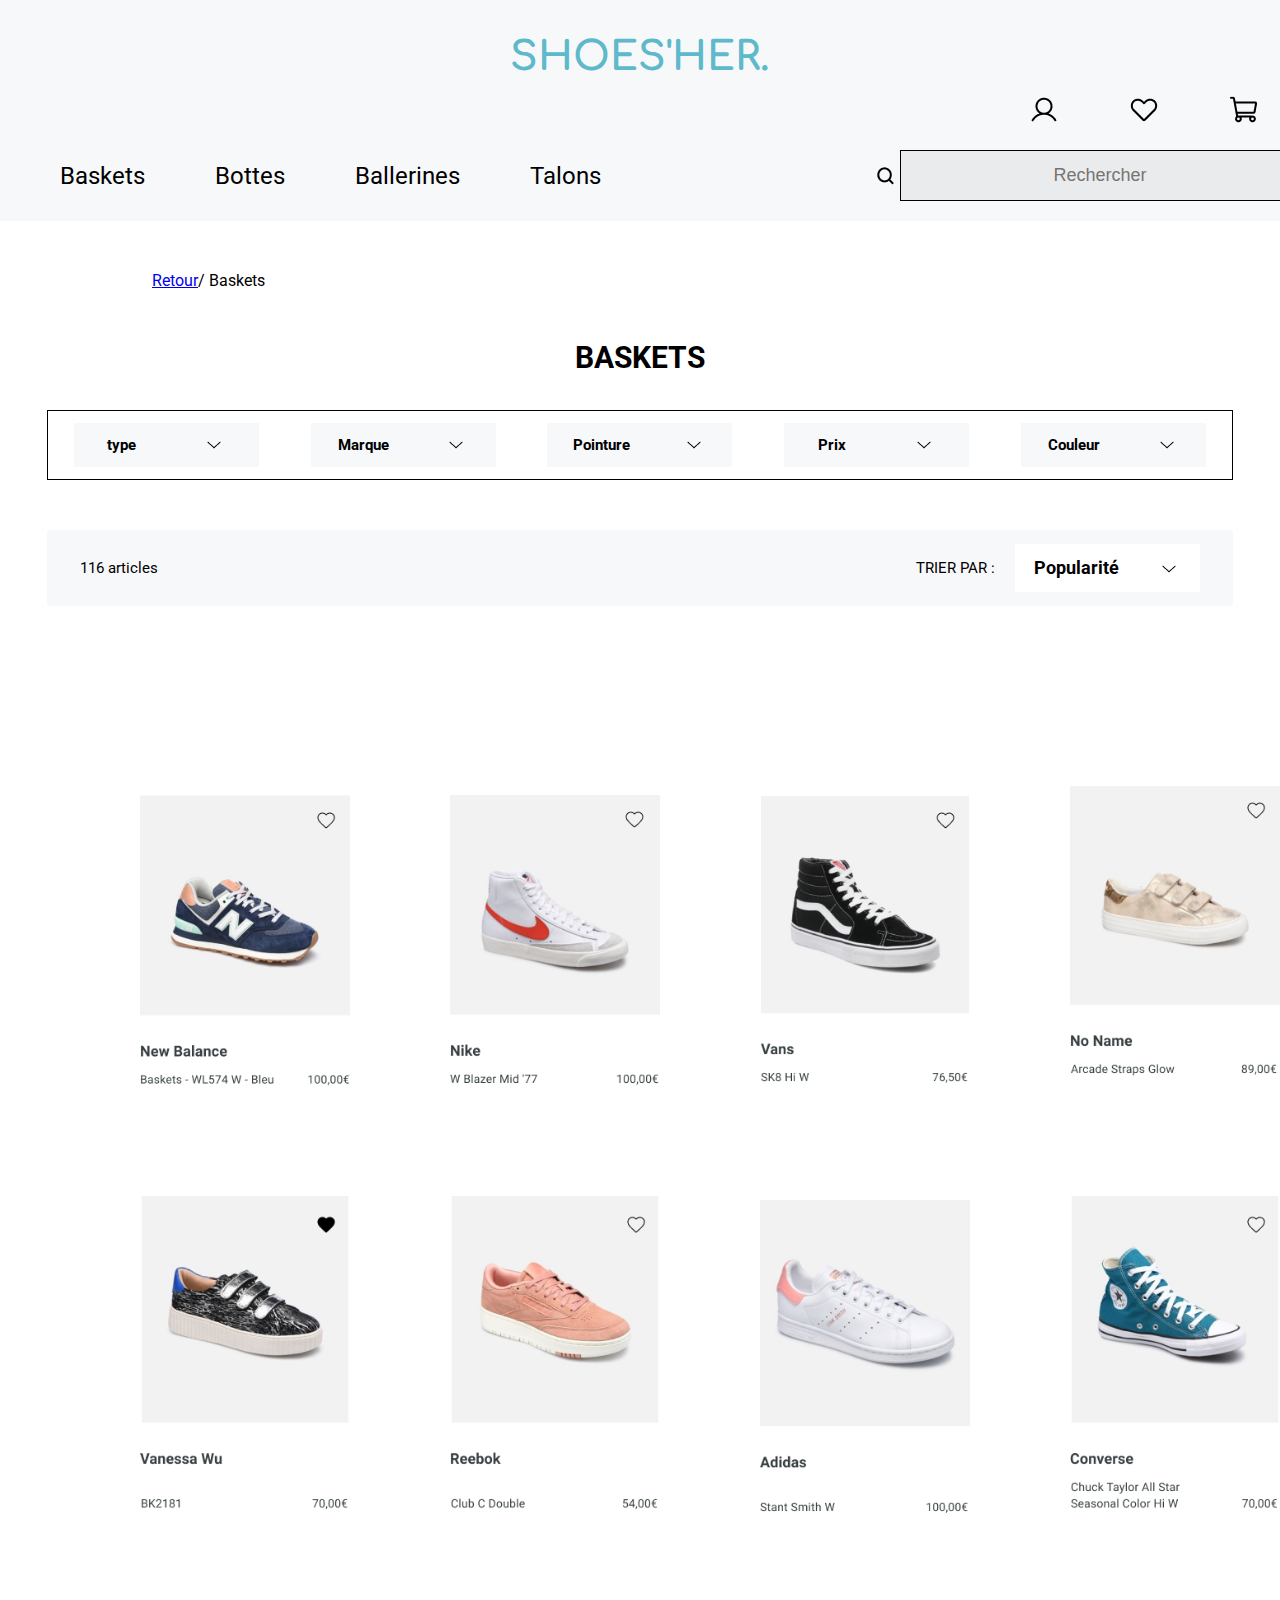
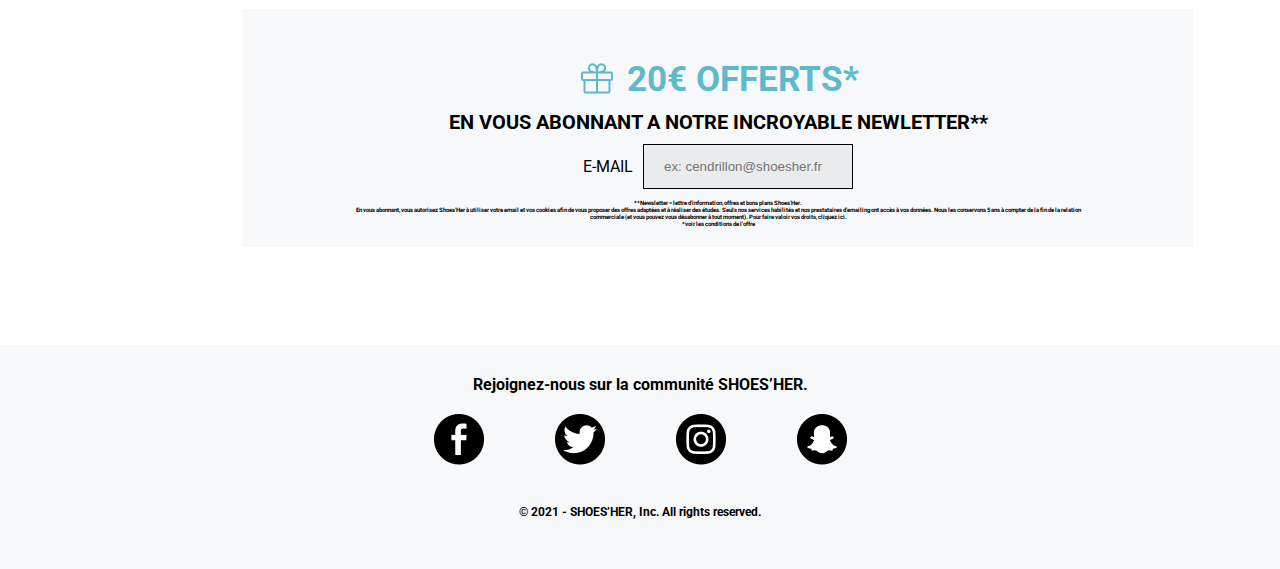
==== commit ea2131d0: "versionfinale" ====
--- a/choix.html
+++ b/choix.html
@@ -19,40 +19,39 @@
  <!-- MENU -->
 
 
- <h1 class="titre">SHOES'HER.</h1>
- <section class="compte flex">
-     <nav class="flex">
-         <a href="#Compte"><img src="User.png" alt="icon-compte" class="utile flex"> Compte</a>
-         <a href="#favoris"> <img src="Coeur.png" alt="icon-favoris" class="utile flex"> Favoris</a>
-         <a href="#Panier"> <img src="ShoppingCart.png" alt="icon-panier" class="utile flex"> Panier</a>
-     </nav>
- </section>
+ <section class="back">
+</div>
+<h1 class="titre">SHOES'HER.</h1>
+<section class="compte flex">
+    <nav class="flex">
+        <a href="#Compte"><img src="User.png" alt="icon-compte" class="flex"></a>
+        <a href="#favoris"> <img src="Coeur.png" alt="icon-favoris" class="flex"></a>
+        <a href="#Panier"> <img src="ShoppingCart.png" alt="icon-panier" class="flex"></a>
+    </nav>
+</section>
 
- <section id="SHOES'HER">
-     <header class=" gauche flex">
-         <nav class="flex">
-             <a href="#Baskets">Baskets</a>
-             <a href="#Bottes">Bottes</a>
-             <a href="#Ballerines">Ballerines</a>
-             <a href="#talons">Talons</a>
-         </nav>
-         <div class="burger">
-             <span></span>
-             <span></span>
-             <span></span>
-         </div>
-     </header>
- </section>
+<section class="menusecondaire">
+    <header class=" recherche2 flex">
+        <nav class="flex deuxiemenav">
+            <a href="choix.html">Baskets</a>
+            <a href="#Bottes">Bottes</a>
+            <a href="#Ballerines">Ballerines</a>
+            <a href="#talons">Talons</a>
+        </nav>
+        <form id="none" class="compte flex">
+            <img src="MagnifyingGlass.png" alt="loupe">
+            <label for="recherche"></label>
+            <input type="text" id="recherche" placeholder="Rechercher">
+        </form>
 
- <!-- Barre de recherche -->
-
- <div class="recherche flex ">
-     <form class="flex">
-         <img src="MagnifyingGlass.png" alt="loupe">
-         <label for="recherche"></label>
-         <input type="text" id="recherche" placeholder="Rechercher">
-     </form>
- </div>
+        <div class="burger">
+            <span></span>
+            <span></span>
+            <span></span>
+        </div>
+    </header>
+</section>
+</section>
 
  <section class="selection">
     <p class="Retour"><a href="index.html">Retour</a>/ Baskets</p>
@@ -143,6 +142,43 @@
             *voir les conditions de l'offre</p>
   </section>
 
+  <!-- Reseaux sociaux -->
+
+<br><br>
+
+  <section class="container" id=reseaux>
+    <p class="centre"><b>Rejoignez-nous sur la communité SHOES’HER.</b></p>
+    <div class="flex reseaux">
+
+        <div class="flex column">
+            <a href="https://www.facebook.com/" target="_blank"><img src="icn_facebook.png" alt="facebook"></a>
+        </div>
+
+        <div class="flex column">
+            <a href="https://twitter.com/?lang=fr" target="_blank"><img src="icn_twitter.png" alt="twitter"></a>
+        </div>
+
+        <div class="flex column">
+            <a href="https://www.instagram.com/?hl=fr" target="_blank"><img src="icn_insta2.png"
+                    alt="instagram"></a>
+        </div>
+
+        <div class="flex column">
+            <a href="https://www.snapchat.com/l/fr-fr/" target="_blank"> <img src="icn_snapchat.png"
+                    alt="snapchat"></a>
+        </div>
+    </div>
+
+    <footer class="back">
+        <div>
+            <p class="copyright"><b>© 2021 - SHOES’HER, Inc. All rights reserved.</b></p>
+        </div>
+
+    </footer>
+
+</section>
+
+
 
 
 <script src="app.js"></script>
--- a/style2.css
+++ b/style2.css
@@ -10,7 +10,9 @@
 
 }
 
-h1 {
+
+/* Grand titre*/
+.titre{
     font-family: 'Comfortaa', cursive;
     text-align: center;
     color: #5EB9CA;
@@ -19,12 +21,10 @@
     font-weight: 700;
     line-height: 45px;
     letter-spacing: 0px;
-
-}
-
-div, nav, header, article, form {
-    border : 1px solid green;
-}
+    padding: 15px;
+
+}
+
 
 .flex {
     display: flex;
@@ -45,44 +45,60 @@
     display: block;
     max-width: 100%;
 }
-section {
-    margin-bottom: 70px;
-}
-
-/* header */
+
+.back{
+    background:#F7F8FA;
+    padding: 20px ;
+}
+
+
+/* header/menu burger*/
+
 header {
     width: min(1198px, 95%);
-    margin: auto;
     padding-top: 25px;
     background: #F7F8FA;
-}
+    margin-left:40px;
+}
+
 nav {
-    gap: 50px;
-}
-nav a{
+    gap: 70px;
+    background: #F7F8FA;
+}
+
+nav a {
     text-decoration: none;
     color:black;
     font-size: 24px;
 }
-.burger {
+
+.burger  span{
     display: none;
-   
-}
-
-/* Barre recherche */
-
+}
+
+.burger{
+    display: none;
+
+}
+
+
+/* recherche */
 #recherche {
-    width: 495px;
+    width: 400px;
     height: 51px;
     font-style: normal;
     font-weight: normal;
     font-size: 18px;
     text-align: center;
-}
-
-.recherche{
-
-    justify-content: flex-end;
+}   
+
+.recherche2 {
+    justify-content: space-between;
+    width: 100%;
+}
+
+input {
+    background: rgba(128, 128, 128, 0.1);
 }
 
 
@@ -233,3 +249,195 @@
     color:#5EB9CA;
     margin:0;
   }
+
+  /* footer*/
+.reseaux {
+    justify-content: center;
+    gap: 71px;
+    background: #F7F8FA;
+    padding: 20px;
+    
+}
+
+.copyright {
+    font-style: normal;
+    font-weight: normal;
+    font-size: 12px;
+    line-height: 14px;
+    text-align: center;
+
+}
+.container{
+    padding: 30px;
+    background: #F7F8FA;
+}
+
+.containerchauss{
+    flex-wrap: wrap;
+    gap: 20px;
+}
+
+.centre{
+    text-align: center ;
+}
+  
+  @media (max-width:670px) {
+    .burger {
+        display: block;
+        cursor: pointer;
+    }
+    header {
+        position: fixed;
+        top: 0;
+        left: 0;
+        right: 0;
+        margin-left: 0px;
+        padding-left: 25px;
+        padding-bottom: 25px;
+        padding-right: 25px;
+        width: min(1198px, 100%);
+        background-color: transparent;
+    }
+    .burger{
+        background: #5EB9CA;
+        padding: 10px;
+        z-index: 1;
+    }
+    nav {
+        position: fixed;
+        top: 0;
+        left: 0;
+        height: 100%;
+        width: 100%;
+        background: #5EB9CA;
+        display: flex;
+        flex-direction: column;
+        justify-content: center !important;
+        transform: translateX(100%);
+        transition: .5s;
+        gap: 70px;
+    }
+    .menu-open {
+        transform: translateX(0);
+    }
+    .burger span {
+        height: 5px;
+        width: 40px;
+        background: white;
+        border-radius: 54px;
+        margin: 6px 0;
+        display: block;
+    }
+
+    #none {
+        display: none;
+
+    }
+    .Newsletter {
+        width: 100%;
+        margin:0px;
+        padding:0px;
+    }
+    .recherche2 {
+        justify-content: flex-end;
+    }
+    .menusecondaire {
+        padding: 0px;
+    }
+    section.compte {
+        display: none;
+    }
+    nav a {
+        color: white;
+    }
+
+    .pic-ctn {
+        position: relative;
+        width: 100vw;
+        height: 300px;
+        margin-top: 20px;
+        margin-bottom: 100px;
+        display: none;
+      }
+
+      .selection {
+        margin: 50px 0px 160px;
+        flex-wrap:wrap;
+        display: none;
+    
+    }
+    
+    .Retour {
+        margin-left: 152px;
+        display: none;
+    }
+    
+    h2 {
+        text-align: center;
+        font-size: 30px;
+        margin-top: 50px;
+        display: none;
+        
+    }
+    
+    .filtres {
+        border: 0.5px black solid;
+        width: 1186px;
+        height: 70px;
+        margin: auto;
+        margin-top: 35px;
+        display: none;
+    }
+    
+    .choixFiltre {
+        width: 185px;
+        height: 44.21px;
+        background: #F7F8FA;
+        display: none;
+        
+    }
+    
+    .choixFiltre h3 {
+        font-size: 15px;
+        display: none;
+    }
+    
+    .articles {
+        width: 1186px;
+        height: 76px;
+        margin: auto;
+        margin-top: 50px;
+        padding: 10px 33px;
+        width: 1186px;
+        background: #F7F8FA;
+        justify-content: space-between;
+        font-size: 15px;
+        display: none;
+     
+       
+    }
+    .tri {
+        gap: 20px;
+        display: none;
+    }
+    
+    .choixTri {
+        background: white;
+        width: 185px;
+        height: 48px;
+        display: none;
+    }
+
+    .lesBaskets {
+        display: grid;
+        grid-template-columns: 250px;
+        grid-gap: 60px;
+        margin-left:0px;
+        flex-wrap:wrap;
+        
+      }
+
+      
+    
+
+}